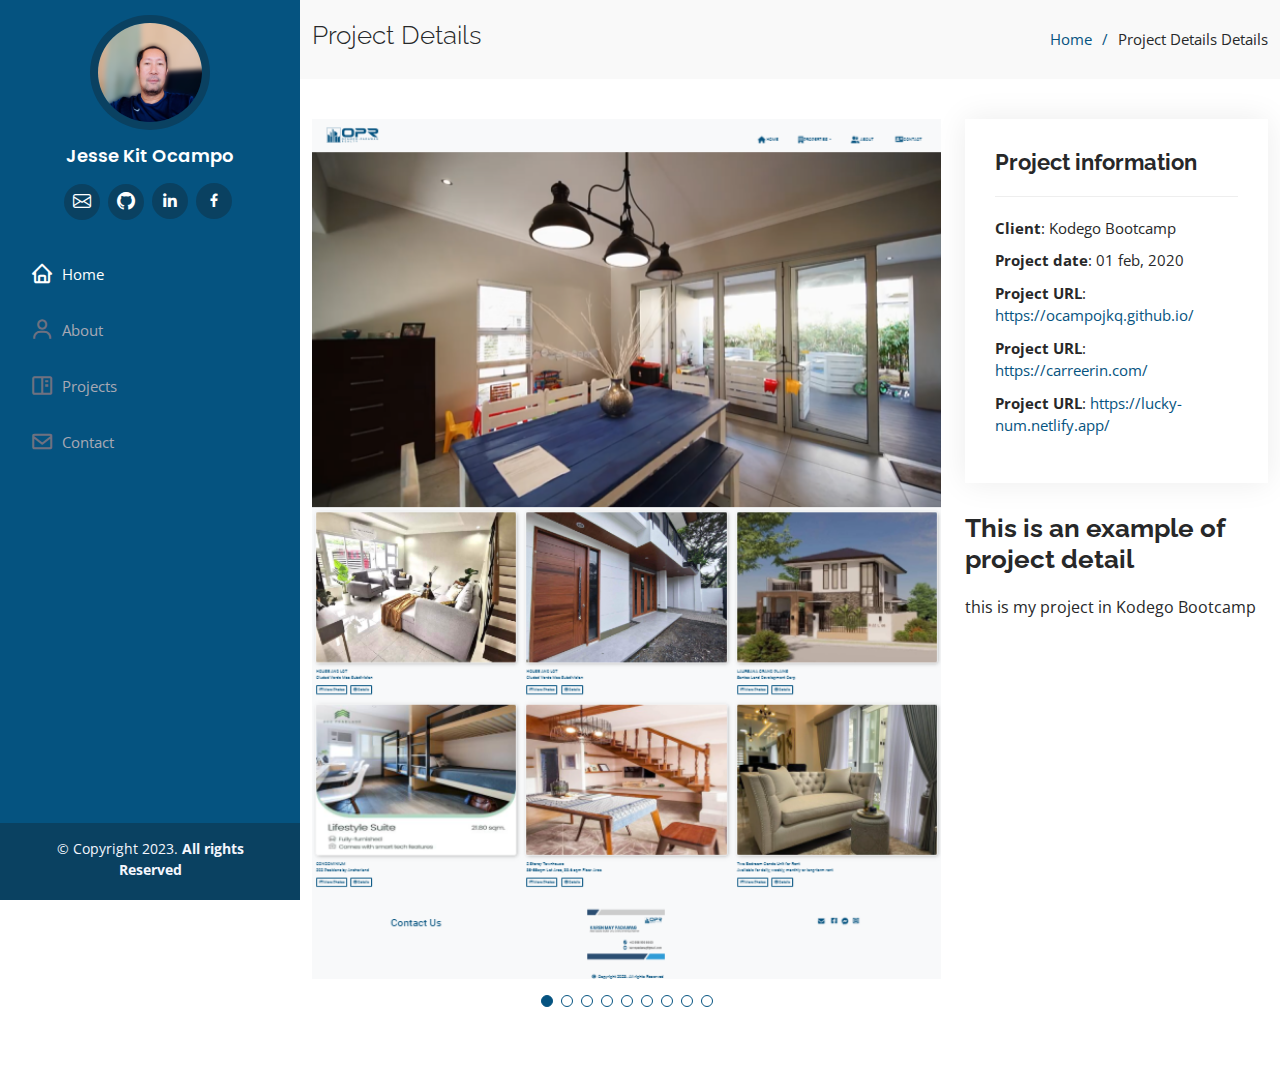
==== portfolio-details.html @ 4782e065 "first commit" ====
<!DOCTYPE html>
<html lang="en">

<head>
  <meta charset="utf-8">
  <meta content="width=device-width, initial-scale=1.0" name="viewport">

  <title>Portfolio Details - iPortfolio Bootstrap Template</title>
  <meta content="" name="description">
  <meta content="" name="keywords">

  <!-- Favicons -->
  <link href="assets/img/favicon.png" rel="icon">
  <link href="assets/img/apple-touch-icon.png" rel="apple-touch-icon">

  <!-- Google Fonts -->
  <link href="https://fonts.googleapis.com/css?family=Open+Sans:300,300i,400,400i,600,600i,700,700i|Raleway:300,300i,400,400i,500,500i,600,600i,700,700i|Poppins:300,300i,400,400i,500,500i,600,600i,700,700i" rel="stylesheet">

  <!-- Vendor CSS Files -->
  <link href="assets/vendor/aos/aos.css" rel="stylesheet">
  <link href="assets/vendor/bootstrap/css/bootstrap.min.css" rel="stylesheet">
  <link href="assets/vendor/bootstrap-icons/bootstrap-icons.css" rel="stylesheet">
  <link href="assets/vendor/boxicons/css/boxicons.min.css" rel="stylesheet">
  <link href="assets/vendor/glightbox/css/glightbox.min.css" rel="stylesheet">
  <link href="assets/vendor/swiper/swiper-bundle.min.css" rel="stylesheet">

  <!-- Template Main CSS File -->
  <link href="assets/css/style.css" rel="stylesheet">

  <!-- =======================================================
  * Template Name: iPortfolio
  * Updated: Mar 10 2023 with Bootstrap v5.2.3
  * Template URL: https://bootstrapmade.com/iportfolio-bootstrap-portfolio-websites-template/
  * Author: BootstrapMade.com
  * License: https://bootstrapmade.com/license/
  ======================================================== -->
</head>

<body>

  <!-- ======= Mobile nav toggle button ======= -->
  <i class="bi bi-list mobile-nav-toggle d-xl-none"></i>

  <!-- ======= Header ======= -->
  <header id="header">
    <div class="d-flex flex-column">

      <div class="profile">
        <img src="assets/img/IMG_20230512_111714.png" alt="" class="img-fluid rounded-circle">
        <h1 class="text-light"><a href="index.html">Jesse Kit Ocampo</a></h1>
        <div class="social-links mt-3 text-center">
          <a href="mailto:ocampojessekit1@gmail.com" class="instagram" target="_blank"><i class="bi bi-envelope"></i></a>
          <a href="https://github.com/ocampojkq" class="instagram" target="_blank"><i class="bi bi-github"></i></i></a>
          <a href="https://www.linkedin.com/in/ocampokit/" class="linkedin" target="_blank"><i class="bx bxl-linkedin"></i></a>
         
          <a href="https://www.facebook.com/sspaniardd/" class="facebook" target="_blank"><i class="bx bxl-facebook"></i></a>
          
        </div>
      </div>

      <nav id="navbar" class="nav-menu navbar">
        <ul>
          <li><a href="index.html" class="nav-link scrollto active"><i class="bx bx-home"></i> <span>Home</span></a></li>
          <li><a href="index.html" class="nav-link scrollto"><i class="bx bx-user"></i> <span>About</span></a></li>
         
          <li><a href="index.html" class="nav-link scrollto"><i class="bx bx-book-content"></i> <span>Projects</span></a></li>
        
          <li><a href="index.html" class="nav-link scrollto"><i class="bx bx-envelope"></i> <span>Contact</span></a></li>
      </nav><!-- .nav-menu -->
    </div>
  </header><!-- End Header -->

  <main id="main">

    <!-- ======= Breadcrumbs ======= -->
    <section id="breadcrumbs" class="breadcrumbs">
      <div class="container">

        <div class="d-flex justify-content-between align-items-center">
          <h2>Project Details</h2>
          <ol>
            <li><a href="index.html">Home</a></li>
            <li>Project Details Details</li>
          </ol>
        </div>

      </div>
    </section><!-- End Breadcrumbs -->

    <!-- ======= Portfolio Details Section ======= -->
    <section id="portfolio-details" class="portfolio-details">
      <div class="container">

        <div class="row gy-4">

          <div class="col-lg-8">
            <div class="portfolio-details-slider swiper">
              <div class="swiper-wrapper align-items-center">

                <div class="swiper-slide">
                  <img src="assets/img/project1.PNG" alt="">
                </div>

                <div class="swiper-slide">
                  <img src="assets/img/project2img2.PNG" alt="">
                </div>

                <div class="swiper-slide">
                  <img src="assets/img/capstoneproject.PNG" alt="">
                </div>
                <div class="swiper-slide">
                  <img src="assets/img/age-calculator.PNG" alt="">
                </div>
                <div class="swiper-slide">
                  <img src="assets/img/qrrrrrrPNG.PNG" alt="">
                </div>
                <div class="swiper-slide">
                  <img src="assets/img/clone-calculator.PNG" alt="">
                </div>
                <div class="swiper-slide">
                  <img src="assets/img/expenses-chart.PNG" alt="">
                </div>

                <div class="swiper-slide">
                  <img src="assets/img/news-homepage.PNG" alt="">
                </div>

                <div class="swiper-slide">
                  <img src="assets/img/todolist.PNG" alt="">
                </div>

              </div>
              <div class="swiper-pagination"></div>
            </div>
          </div>

          <div class="col-lg-4">
            <div class="portfolio-info">
              <h3>Project information</h3>
              <ul>
                
                <li><strong>Client</strong>: Kodego Bootcamp</li>
                <li><strong>Project date</strong>: 01 feb, 2020</li>
                <li><strong>Project URL</strong>: <a href="https://ocampojkq.github.io/" target="_blank">https://ocampojkq.github.io/</a></li>
                <li><strong>Project URL</strong>: <a href="https://ocampojkq.github.io/" target="_blank">https://carreerin.com/</a></li>
                <li><strong>Project URL</strong>: <a href="https://ocampojkq.github.io/" target="_blank">https://lucky-num.netlify.app/</a></li>
              </ul>
            </div>
            <div class="portfolio-description">
              <h2>This is an example of project detail</h2>
              <p>
             this is my project in Kodego Bootcamp
              </p>
            </div>
          </div>

        </div>

      </div>
    </section><!-- End Portfolio Details Section -->

  </main><!-- End #main -->

  <!-- ======= Footer ======= -->
  <footer id="footer">
    <div class="container">
      <div class="copyright">
        &copy; Copyright 2023. <strong><span> All rights Reserved</span></strong>
      </div>
      <div class="credits">
        <!-- All the links in the footer should remain intact. -->
        <!-- You can delete the links only if you purchased the pro version. -->
        <!-- Licensing information: https://bootstrapmade.com/license/ -->
        <!-- Purchase the pro version with working PHP/AJAX contact form: https://bootstrapmade.com/iportfolio-bootstrap-portfolio-websites-template/ -->
        <!-- Designed by <a href="https://bootstrapmade.com/">BootstrapMade</a> -->
      </div>
    </div>
  </footer><!-- End  Footer -->

  <a href="#" class="back-to-top d-flex align-items-center justify-content-center"><i class="bi bi-arrow-up-short"></i></a>

  <!-- Vendor JS Files -->
  <script src="assets/vendor/purecounter/purecounter_vanilla.js"></script>
  <script src="assets/vendor/aos/aos.js"></script>
  <script src="assets/vendor/bootstrap/js/bootstrap.bundle.min.js"></script>
  <script src="assets/vendor/glightbox/js/glightbox.min.js"></script>
  <script src="assets/vendor/isotope-layout/isotope.pkgd.min.js"></script>
  <script src="assets/vendor/swiper/swiper-bundle.min.js"></script>
  <script src="assets/vendor/typed.js/typed.min.js"></script>
  <script src="assets/vendor/waypoints/noframework.waypoints.js"></script>
  <script src="assets/vendor/php-email-form/validate.js"></script>

  <!-- Template Main JS File -->
  <script src="assets/js/main.js"></script>

</body>

</html>
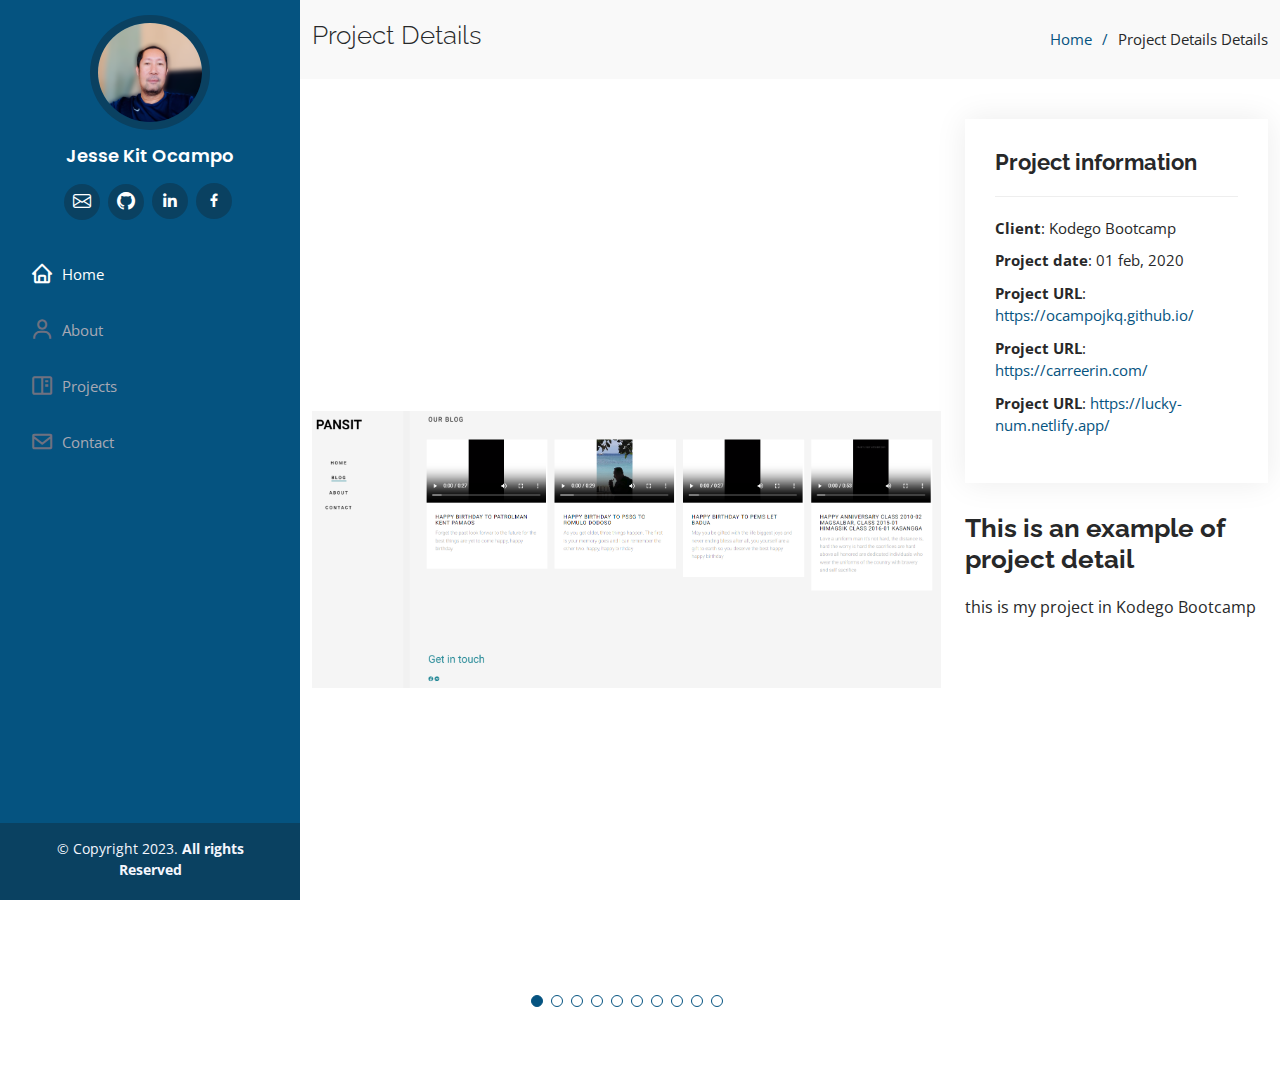
==== commit 930b7719: "adding file video" ====
--- a/portfolio-details.html
+++ b/portfolio-details.html
@@ -96,7 +96,9 @@
           <div class="col-lg-8">
             <div class="portfolio-details-slider swiper">
               <div class="swiper-wrapper align-items-center">
-
+                <div class="swiper-slide">
+                  <img src="assets/img/blog site and video edited.PNG" alt="">
+                </div>
                 <div class="swiper-slide">
                   <img src="assets/img/project1.PNG" alt="">
                 </div>
--- a/assets/css/style.css
+++ b/assets/css/style.css
@@ -83,6 +83,8 @@
   overflow-y: auto;
 }
 
+
+
 #header .profile img {
   margin: 15px auto;
   display: block;
